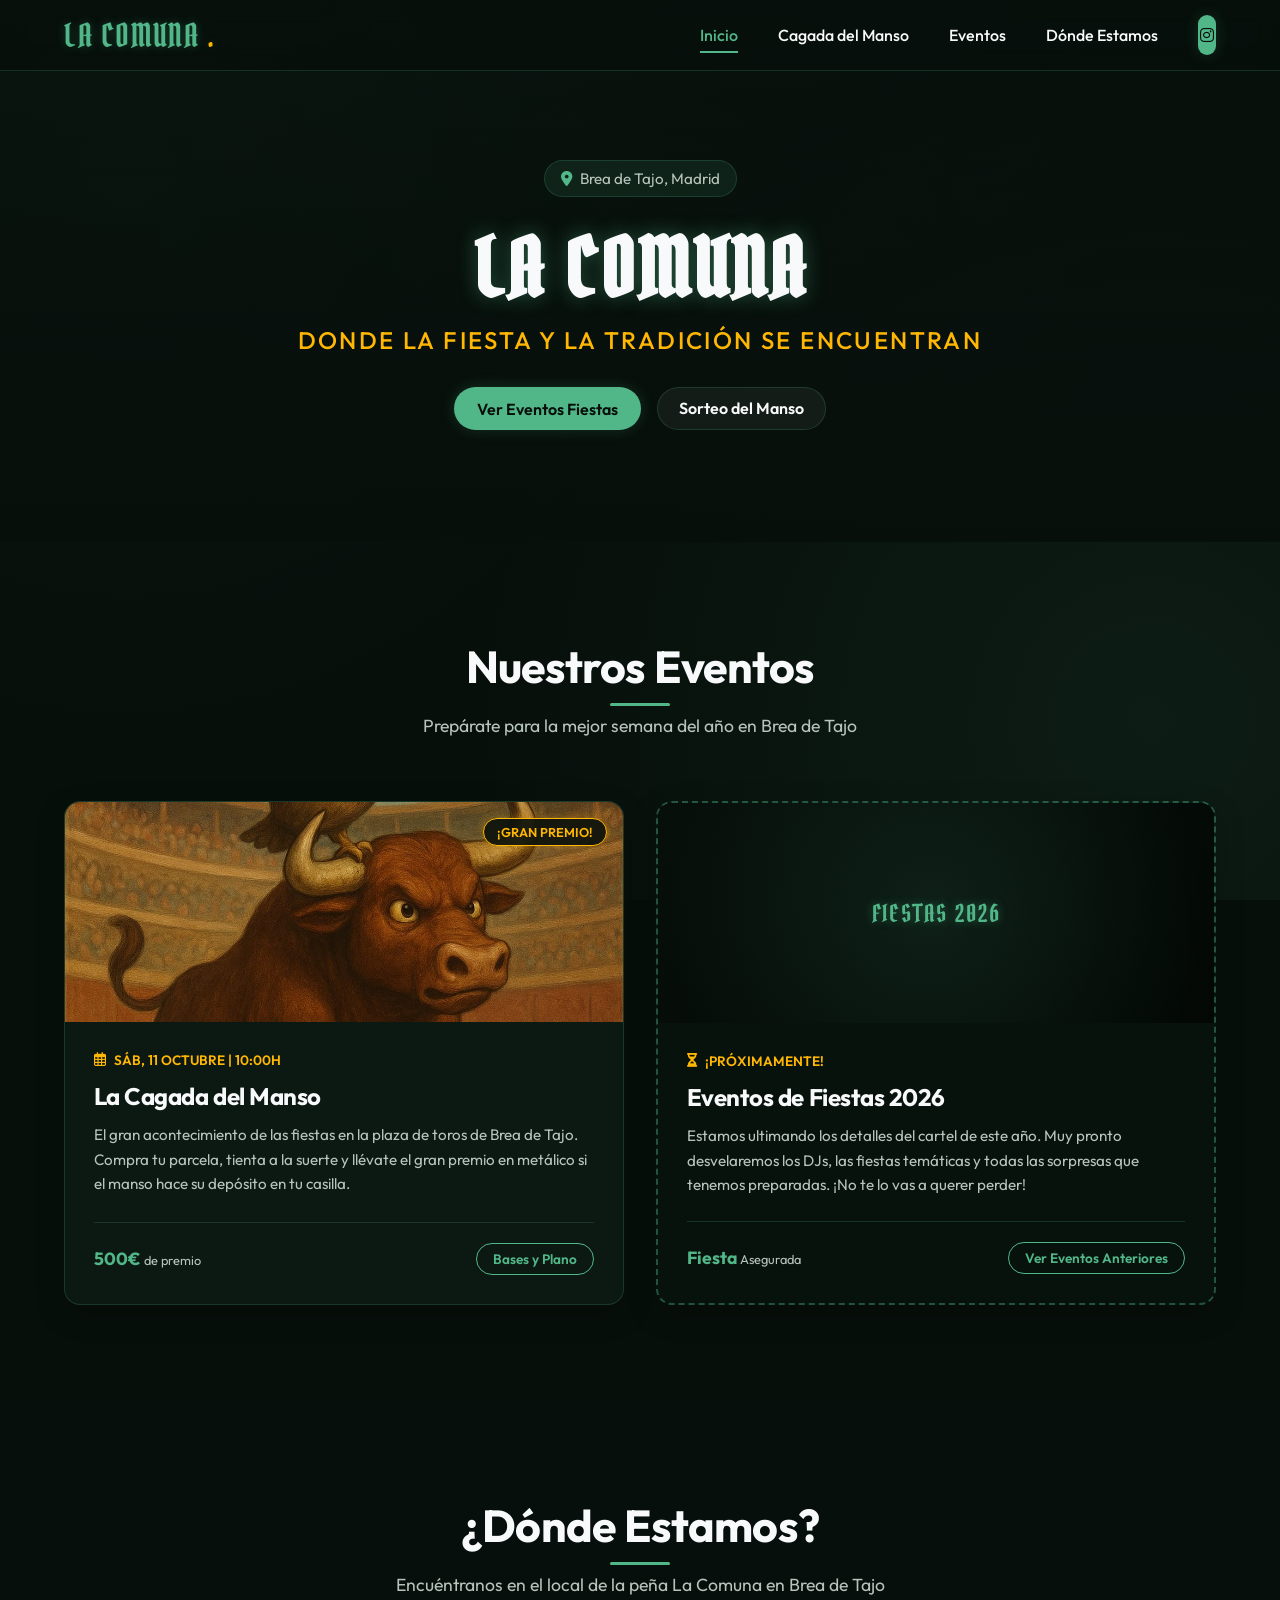
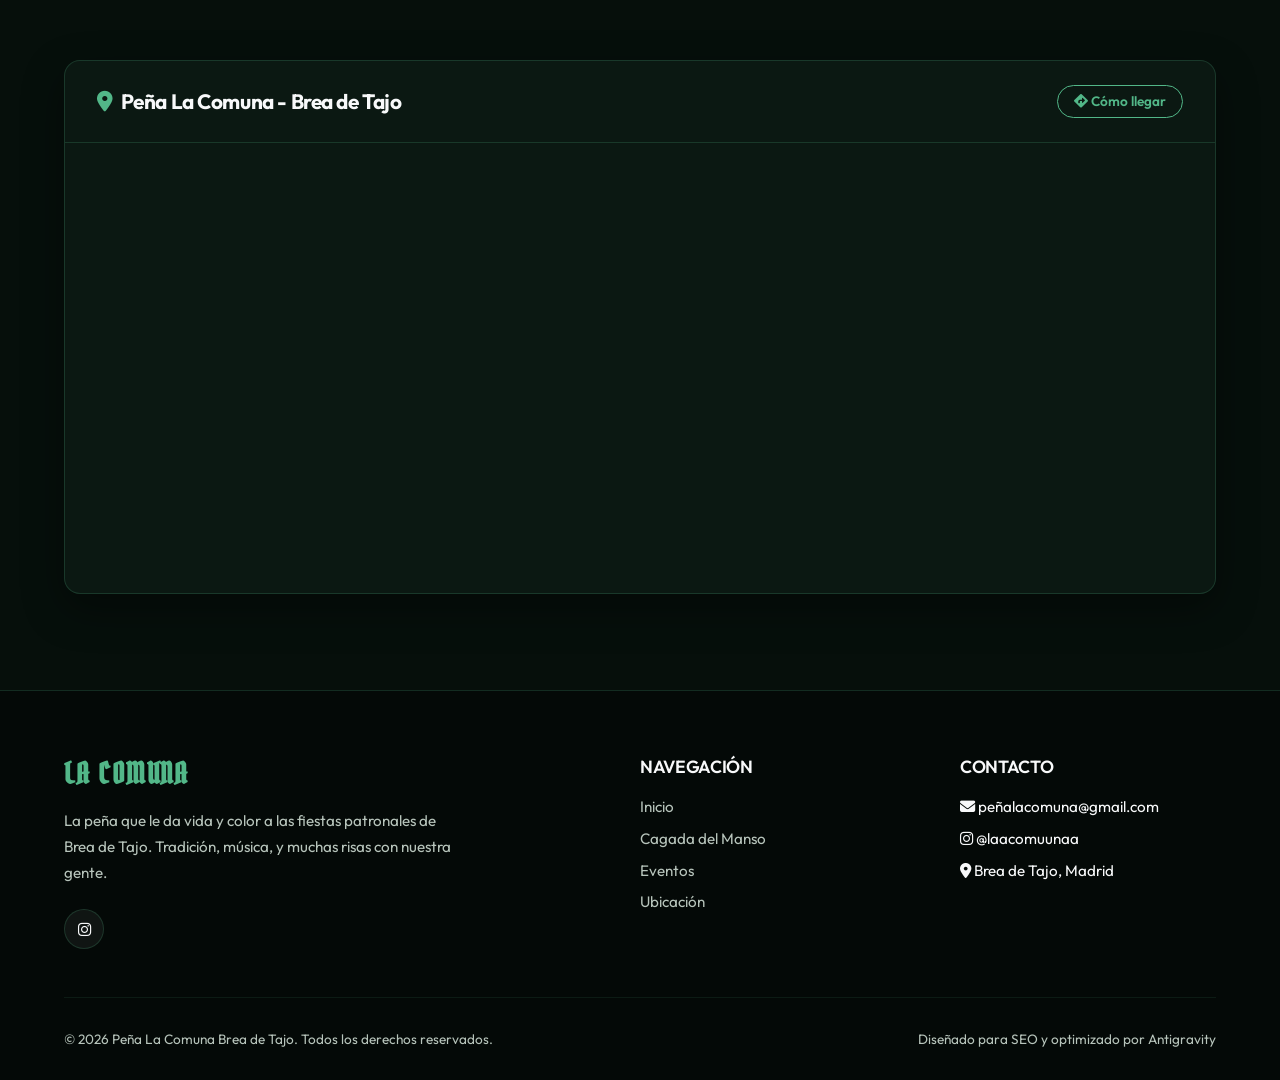
==== index.html @ ec444bf6 "Version 1 web page" ====
<!DOCTYPE html>
<html lang="es">
<head>
    <meta charset="UTF-8">
    <meta name="viewport" content="width=device-width, initial-scale=1.0">
    
    <!-- Primary SEO Meta Tags -->
    <title>La Comuna - Fiestas de Brea de Tajo</title>
    <meta name="description" content="Sitio oficial de la peña La Comuna en Brea de Tajo. Descubre nuestros eventos de fiestas, horarios, la gran Cagada del Manso con premio de 500€ y más.">
    <meta name="keywords" content="La Comuna, Brea de Tajo, peña, fiestas Brea de Tajo, la cagada del manso, eventos, DJ Tito, Aloons.G, plaza de toros Brea de Tajo">
    <meta name="robots" content="index, follow">
    
    <!-- Open Graph / Facebook / Instagram -->
    <meta property="og:type" content="website">
    <meta property="og:url" content="https://sites.google.com/view/laacomuunaa/inicio">
    <meta property="og:title" content="La Comuna - Fiestas de Brea de Tajo">
    <meta property="og:description" content="Ven y disfruta de los mejores eventos, DJ sets, chupitos exóticos y el gran sorteo de la Cagada del Manso. ¡Premio de 500€!">
    <meta property="og:image" content="assets/images/cartel_manso.jpg">

    <!-- Twitter -->
    <meta property="twitter:card" content="summary_large_image">
    <meta property="twitter:title" content="La Comuna - Fiestas de Brea de Tajo">
    <meta property="twitter:description" content="Ven y disfruta de los mejores eventos, DJ sets, chupitos exóticos y el gran sorteo de la Cagada del Manso. ¡Premio de 500€!">
    <meta property="twitter:image" content="assets/images/cartel_manso.jpg">

    <!-- Favicon -->
    <link rel="icon" href="data:image/svg+xml,<svg xmlns=%22http://www.w3.org/2000/svg%22 viewBox=%220 0 100 100%22><text y=%22.9em%22 font-size=%2290%22>🐂</text></svg>">

    <!-- CSS Links -->
    <link rel="stylesheet" href="https://cdnjs.cloudflare.com/ajax/libs/font-awesome/6.4.0/css/all.min.css">
    <link rel="stylesheet" href="css/styles.css">
</head>
<body>

    <!-- Header Navigation -->
    <header>
        <div class="container nav-container">
            <a href="index.html" class="logo font-pirata">
                LA COMUNA<span>.</span>
            </a>
            
            <nav>
                <ul class="nav-links">
                    <li><a href="index.html" class="active">Inicio</a></li>
                    <li><a href="cagada-del-manso.html">Cagada del Manso</a></li>
                    <li><a href="#eventos">Eventos</a></li>
                    <li><a href="#donde-estamos">Dónde Estamos</a></li>
                    <li><a href="https://www.instagram.com/laacomuunaa/" target="_blank" class="btn-cta"><i class="fab fa-instagram"></i> </a></li>
                </ul>
            </nav>
            
            <button class="menu-toggle" aria-label="Abrir menú">
                <i class="fas fa-bars"></i>
            </button>
        </div>
    </header>

    <main>
        <!-- Hero Section -->
        <section class="hero">
            <div class="hero-bg"></div>
            <div class="hero-bg-fallback"></div>
            <div class="container hero-content">
                <div class="location-badge">
                    <i class="fas fa-map-marker-alt"></i> Brea de Tajo, Madrid
                </div>
                <h1 class="font-pirata">LA COMUNA</h1>
                <p>Donde la fiesta y la tradición se encuentran</p>
                <div class="hero-cta-group">
                    <a href="#eventos" class="btn-cta">Ver Eventos Fiestas</a>
                    <a href="cagada-del-manso.html" class="btn-secondary">Sorteo del Manso</a>
                </div>
            </div>
        </section>

        <!-- Events Section -->
        <section id="eventos" class="section-padding">
            <div class="container">
                <div class="section-title">
                    <h2>Nuestros Eventos</h2>
                    <p>Prepárate para la mejor semana del año en Brea de Tajo</p>
                </div>
                
                <div class="events-grid">
                    <!-- Event 1: Cagada del Manso -->
                    <article class="event-card">
                        <div class="event-img">
                            <img src="assets/images/cartel_manso.jpg" alt="La Cagada del Manso en la Plaza de Toros" loading="lazy">
                            <span class="event-badge featured">¡GRAN PREMIO!</span>
                        </div>
                        <div class="event-info">
                            <div class="event-time">
                                <i class="far fa-calendar-alt"></i> Sáb, 11 Octubre | 10:00h
                            </div>
                            <h3>La Cagada del Manso</h3>
                            <p>El gran acontecimiento de las fiestas en la plaza de toros de Brea de Tajo. Compra tu parcela, tienta a la suerte y llévate el gran premio en metálico si el manso hace su depósito en tu casilla.</p>
                            <div class="event-footer">
                                <div class="event-price">500€ <span>de premio</span></div>
                                <a href="cagada-del-manso.html" class="btn-card">Bases y Plano</a>
                            </div>
                        </div>
                    </article>

                    <!-- Placeholder Event 2: Proximamente 2026 -->
                    <article class="event-card placeholder-card">
                        <div class="event-img">
                            <div class="placeholder-overlay">
                                <span class="placeholder-title">FIESTAS 2026</span>
                            </div>
                        </div>
                        <div class="event-info">
                            <div class="event-time">
                                <i class="fas fa-hourglass-half"></i> ¡Próximamente!
                            </div>
                            <h3>Eventos de Fiestas 2026</h3>
                            <p>Estamos ultimando los detalles del cartel de este año. Muy pronto desvelaremos los DJs, las fiestas temáticas y todas las sorpresas que tenemos preparadas. ¡No te lo vas a querer perder!</p>
                            <div class="event-footer">
                                <div class="event-price">Fiesta <span>Asegurada</span></div>
                                <a href="eventos-anteriores.html" class="btn-card">Ver Eventos Anteriores</a>
                            </div>
                        </div>
                    </article>
                </div>
            </div>
        </section>

        <!-- Location Section -->
        <section id="donde-estamos" class="section-padding location-section">
            <div class="container">
                <div class="section-title">
                    <h2>¿Dónde Estamos?</h2>
                    <p>Encuéntranos en el local de la peña La Comuna en Brea de Tajo</p>
                </div>
                
                <div class="map-card">
                    <div class="map-header">
                        <h3><i class="fas fa-map-marker-alt"></i> Peña La Comuna - Brea de Tajo</h3>
                        <a href="https://www.google.com/maps/search/?api=1&query=40.228952,-3.110928" target="_blank" class="btn-card"><i class="fas fa-directions"></i> Cómo llegar</a>
                    </div>
                    <div class="map-container">
                        <!-- Embedded Google Map centered on the new location -->
                        <iframe 
                            src="https://maps-api-ssl.google.com/maps?hl=en-US&ll=40.228929,-3.110889&output=embed&q=40.228952,-3.110928+(Peña+La+Comuna)&z=20" 
                            allowfullscreen="" 
                            loading="lazy" 
                            referrerpolicy="no-referrer-when-downgrade">
                        </iframe>
                    </div>
                </div>
            </div>
        </section>
    </main>

    <!-- Footer -->
    <footer>
        <div class="container">
            <div class="footer-grid">
                <div class="footer-info">
                    <h3 class="font-pirata">LA COMUNA</h3>
                    <p>La peña que le da vida y color a las fiestas patronales de Brea de Tajo. Tradición, música, y muchas risas con nuestra gente.</p>
                    <div class="social-links">
                        <a href="https://www.instagram.com/laacomuunaa/" target="_blank" class="social-btn" aria-label="Instagram"><i class="fab fa-instagram"></i></a>
                    </div>
                </div>
                <div class="footer-links">
                    <h4>Navegación</h4>
                    <ul>
                        <li><a href="index.html">Inicio</a></li>
                        <li><a href="cagada-del-manso.html">Cagada del Manso</a></li>
                        <li><a href="#eventos">Eventos</a></li>
                        <li><a href="#donde-estamos">Ubicación</a></li>
                    </ul>
                </div>
                <div class="footer-links">
                    <h4>Contacto</h4>
                    <ul>
                        <li><span class="text-muted"><i class="fas fa-envelope"></i> peñalacomuna@gmail.com</span></li>
                        <li><span class="text-muted"><i class="fab fa-instagram"></i> @laacomuunaa</span></li>
                        <li><span class="text-muted"><i class="fas fa-map-marker-alt"></i> Brea de Tajo, Madrid</span></li>
                    </ul>
                </div>
            </div>
            
            <div class="footer-bottom">
                <p>&copy; 2026 Peña La Comuna Brea de Tajo. Todos los derechos reservados.</p>
                <p>Diseñado para SEO y optimizado por Antigravity</p>
            </div>
        </div>
    </footer>

    <!-- Back to Top Button -->
    <button class="back-to-top" aria-label="Volver arriba">
        <i class="fas fa-arrow-up"></i>
    </button>

    <!-- JS Scripts -->
    <script src="js/main.js"></script>
</body>
</html>
---- css/styles.css ----
@import url('https://fonts.googleapis.com/css2?family=Outfit:wght@300;400;500;600;700;800&family=Pirata+One&display=swap');

:root {
    --bg-dark: #070f0b;
    --bg-card: rgba(13, 27, 20, 0.85);
    --bg-card-hover: rgba(22, 48, 35, 0.9);
    --border-color: rgba(82, 183, 136, 0.2);
    --border-color-hover: rgba(82, 183, 136, 0.5);
    
    --primary: #52b788;
    --primary-hover: #74c69d;
    --secondary: #1b4332;
    --accent: #ffb703;
    --accent-hover: #ffc300;
    
    --text-main: #f8f9fa;
    --text-muted: #b7c4bb;
    
    --font-display: 'Pirata One', cursive;
    --font-sans: 'Outfit', sans-serif;
    
    --shadow-glow: 0 0 15px rgba(82, 183, 136, 0.2);
    --shadow-glow-hover: 0 0 25px rgba(82, 183, 136, 0.5);
    
    --transition: all 0.3s cubic-bezier(0.4, 0, 0.2, 1);
}

/* Base Styles */
* {
    margin: 0;
    padding: 0;
    box-sizing: border-box;
}

html {
    scroll-behavior: smooth;
    font-family: var(--font-sans);
    background-color: var(--bg-dark);
    color: var(--text-main);
    overflow-x: hidden;
}

body {
    min-height: 100vh;
    display: flex;
    flex-direction: column;
    background-image: 
        radial-gradient(circle at 10% 20%, rgba(27, 67, 50, 0.15) 0%, transparent 40%),
        radial-gradient(circle at 90% 80%, rgba(82, 183, 136, 0.08) 0%, transparent 50%);
    background-attachment: fixed;
}

/* Custom Scrollbar */
::-webkit-scrollbar {
    width: 8px;
}
::-webkit-scrollbar-track {
    background: var(--bg-dark);
}
::-webkit-scrollbar-thumb {
    background: var(--secondary);
    border-radius: 4px;
}
::-webkit-scrollbar-thumb:hover {
    background: var(--primary);
}

/* Typography */
h1, h2, h3, h4 {
    font-weight: 700;
    letter-spacing: -0.02em;
}

.font-pirata {
    font-family: var(--font-display);
    letter-spacing: 0.05em;
}

a {
    color: inherit;
    text-decoration: none;
    transition: var(--transition);
}

/* Layout Utilities */
.container {
    width: 100%;
    max-width: 1200px;
    margin: 0 auto;
    padding: 0 1.5rem;
}

.section-padding {
    padding: 6rem 0;
}

@media (max-width: 768px) {
    .section-padding {
        padding: 4rem 0;
    }
}

/* Header & Navbar */
header {
    position: fixed;
    top: 0;
    left: 0;
    width: 100%;
    z-index: 1000;
    backdrop-filter: blur(12px);
    -webkit-backdrop-filter: blur(12px);
    background-color: rgba(7, 15, 11, 0.75);
    border-bottom: 1px solid var(--border-color);
    transition: var(--transition);
}

header.scrolled {
    background-color: rgba(7, 15, 11, 0.95);
    padding: 0.5rem 0;
    box-shadow: 0 4px 30px rgba(0, 0, 0, 0.3);
}

.nav-container {
    display: flex;
    justify-content: space-between;
    align-items: center;
    height: 70px;
}

.logo {
    display: flex;
    align-items: center;
    gap: 0.5rem;
    font-size: 2rem;
    color: var(--primary);
    text-shadow: 0 0 10px rgba(82, 183, 136, 0.3);
}

.logo span {
    color: var(--accent);
}

.nav-links {
    display: flex;
    list-style: none;
    gap: 2.5rem;
    align-items: center;
}

.nav-links a {
    font-size: 1rem;
    font-weight: 500;
    position: relative;
    padding: 0.5rem 0;
}

.nav-links a::after {
    content: '';
    position: absolute;
    bottom: 0;
    left: 0;
    width: 0;
    height: 2px;
    background-color: var(--primary);
    transition: var(--transition);
}

.nav-links a:hover {
    color: var(--primary);
}

.nav-links a:hover::after,
.nav-links a.active::after {
    width: 100%;
}

.nav-links a.active {
    color: var(--primary);
}

.btn-cta {
    background-color: var(--primary);
    color: #070f0b;
    padding: 0.6rem 1.3rem;
    border-radius: 30px;
    font-weight: 600;
    border: 2px solid transparent;
    box-shadow: var(--shadow-glow);
}

.btn-cta:hover {
    background-color: transparent;
    border-color: var(--primary);
    color: var(--primary);
    box-shadow: var(--shadow-glow-hover);
}

.menu-toggle {
    display: none;
    background: none;
    border: none;
    color: var(--text-main);
    font-size: 1.8rem;
    cursor: pointer;
}

/* Mobile Nav */
@media (max-width: 768px) {
    .menu-toggle {
        display: block;
    }
    
    .nav-links {
        position: fixed;
        top: 70px;
        right: -100%;
        width: 80%;
        max-width: 300px;
        height: calc(100vh - 70px);
        background-color: rgba(7, 15, 11, 0.98);
        border-left: 1px solid var(--border-color);
        flex-direction: column;
        padding: 3rem 2rem;
        gap: 2rem;
        align-items: flex-start;
        transition: var(--transition);
        backdrop-filter: blur(12px);
    }
    
    .nav-links.active {
        right: 0;
    }
}

/* Hero Section */
.hero {
    position: relative;
    padding: 10rem 0 7rem 0;
    display: flex;
    align-items: center;
    justify-content: center;
    text-align: center;
    background: linear-gradient(180deg, rgba(7, 15, 11, 0.2) 0%, var(--bg-dark) 100%);
    overflow: hidden;
}

.hero-bg {
    position: absolute;
    top: 0;
    left: 0;
    width: 100%;
    height: 100%;
    background: 
        linear-gradient(rgba(7, 15, 11, 0.8), rgba(7, 15, 11, 0.95)),
        url('../assets/images/header_bg.jpg') center/cover no-repeat;
    z-index: -1;
    transform: scale(1.05);
    filter: blur(3px);
}

/* If header image fails, this gradient creates a beautiful fallback */
.hero-bg-fallback {
    position: absolute;
    top: 0;
    left: 0;
    width: 100%;
    height: 100%;
    background: 
        radial-gradient(circle at center, rgba(82, 183, 136, 0.15) 0%, transparent 70%),
        linear-gradient(180deg, rgba(13, 27, 20, 0.9) 0%, var(--bg-dark) 100%);
    z-index: -2;
}

.hero-content h1 {
    font-size: 5rem;
    line-height: 1;
    margin-bottom: 1rem;
    color: var(--text-main);
    text-shadow: 0 0 20px rgba(82, 183, 136, 0.4);
    animation: fadeInUp 0.8s ease-out;
}

.hero-content p {
    font-size: 1.5rem;
    color: var(--accent);
    margin-bottom: 2rem;
    font-weight: 500;
    text-transform: uppercase;
    letter-spacing: 0.1em;
    animation: fadeInUp 1s ease-out;
}

.location-badge {
    display: inline-flex;
    align-items: center;
    gap: 0.5rem;
    background-color: rgba(82, 183, 136, 0.1);
    border: 1px solid var(--border-color);
    padding: 0.5rem 1rem;
    border-radius: 20px;
    font-size: 0.95rem;
    color: var(--text-muted);
    margin-bottom: 2rem;
    animation: fadeInUp 1.2s ease-out;
}

.location-badge i {
    color: var(--primary);
}

.hero-cta-group {
    display: flex;
    justify-content: center;
    gap: 1rem;
    animation: fadeInUp 1.4s ease-out;
}

.btn-secondary {
    background-color: rgba(255, 255, 255, 0.05);
    border: 1px solid var(--border-color);
    color: var(--text-main);
    padding: 0.6rem 1.3rem;
    border-radius: 30px;
    font-weight: 600;
}

.btn-secondary:hover {
    background-color: rgba(255, 255, 255, 0.1);
    border-color: var(--text-main);
}

/* Section Title */
.section-title {
    text-align: center;
    margin-bottom: 4rem;
}

.section-title h2 {
    font-size: 2.8rem;
    margin-bottom: 0.5rem;
    position: relative;
    display: inline-block;
}

.section-title h2::after {
    content: '';
    display: block;
    width: 60px;
    height: 3px;
    background-color: var(--primary);
    margin: 0.5rem auto 0 auto;
    border-radius: 2px;
}

.section-title p {
    color: var(--text-muted);
    font-size: 1.1rem;
}

/* Event Cards Grid */
.events-grid {
    display: grid;
    grid-template-columns: repeat(auto-fit, minmax(320px, 1fr));
    gap: 2rem;
}

.event-card {
    background-color: var(--bg-card);
    border: 1px solid var(--border-color);
    border-radius: 16px;
    overflow: hidden;
    transition: var(--transition);
    display: flex;
    flex-direction: column;
    position: relative;
    box-shadow: 0 10px 30px rgba(0, 0, 0, 0.2);
}

.event-card:hover {
    transform: translateY(-8px);
    border-color: var(--border-color-hover);
    box-shadow: var(--shadow-glow-hover);
}

.event-img {
    width: 100%;
    height: 220px;
    position: relative;
    overflow: hidden;
    background-color: rgba(0, 0, 0, 0.3);
}

.event-img img {
    width: 100%;
    height: 100%;
    object-fit: cover;
    transition: var(--transition);
}

.event-card:hover .event-img img {
    transform: scale(1.08);
}

.event-badge {
    position: absolute;
    top: 1rem;
    right: 1rem;
    background-color: rgba(7, 15, 11, 0.85);
    border: 1px solid var(--primary);
    color: var(--primary);
    padding: 0.3rem 0.8rem;
    border-radius: 20px;
    font-size: 0.8rem;
    font-weight: 600;
    backdrop-filter: blur(4px);
}

.event-badge.featured {
    border-color: var(--accent);
    color: var(--accent);
    box-shadow: 0 0 10px rgba(255, 183, 3, 0.3);
}

.event-info {
    padding: 1.8rem;
    display: flex;
    flex-direction: column;
    flex-grow: 1;
}

.event-time {
    display: flex;
    align-items: center;
    gap: 0.5rem;
    font-size: 0.85rem;
    color: var(--accent);
    font-weight: 600;
    margin-bottom: 0.8rem;
    text-transform: uppercase;
}

.event-info h3 {
    font-size: 1.5rem;
    margin-bottom: 0.8rem;
    line-height: 1.2;
}

.event-info p {
    color: var(--text-muted);
    font-size: 0.95rem;
    line-height: 1.6;
    margin-bottom: 1.5rem;
    flex-grow: 1;
}

.event-footer {
    display: flex;
    justify-content: space-between;
    align-items: center;
    border-top: 1px solid var(--border-color);
    padding-top: 1.2rem;
    margin-top: auto;
}

.event-price {
    font-size: 1.1rem;
    font-weight: 700;
    color: var(--primary);
}

.event-price span {
    font-size: 0.8rem;
    color: var(--text-muted);
    font-weight: 400;
}

.btn-card {
    background-color: transparent;
    border: 1px solid var(--primary);
    color: var(--primary);
    padding: 0.4rem 1rem;
    border-radius: 20px;
    font-size: 0.85rem;
    font-weight: 600;
}

.btn-card:hover {
    background-color: var(--primary);
    color: #070f0b;
}

/* Info Banner Section */
.info-banner {
    background: linear-gradient(135deg, var(--secondary) 0%, #0d1b14 100%);
    border-top: 1px solid var(--border-color);
    border-bottom: 1px solid var(--border-color);
    padding: 5rem 0;
    position: relative;
    overflow: hidden;
}

.info-banner::before {
    content: '';
    position: absolute;
    top: 0;
    left: 0;
    width: 100%;
    height: 100%;
    background: radial-gradient(circle at 80% 50%, rgba(82, 183, 136, 0.15) 0%, transparent 60%);
    pointer-events: none;
}

.banner-grid {
    display: grid;
    grid-template-columns: 1fr 1fr;
    gap: 4rem;
    align-items: center;
}

@media (max-width: 768px) {
    .banner-grid {
        grid-template-columns: 1fr;
        gap: 2rem;
    }
}

.banner-text h2 {
    font-size: 2.5rem;
    margin-bottom: 1.5rem;
}

.banner-text p {
    color: var(--text-muted);
    font-size: 1.1rem;
    line-height: 1.8;
    margin-bottom: 2rem;
}

.stats-container {
    display: grid;
    grid-template-columns: 1fr 1fr;
    gap: 2rem;
}

.stat-item {
    background-color: rgba(7, 15, 11, 0.5);
    border: 1px solid var(--border-color);
    padding: 1.5rem;
    border-radius: 12px;
    text-align: center;
}

.stat-number {
    font-size: 2.5rem;
    font-weight: 800;
    color: var(--accent);
    margin-bottom: 0.2rem;
}

.stat-label {
    color: var(--text-muted);
    font-size: 0.9rem;
    text-transform: uppercase;
    letter-spacing: 0.05em;
}

/* Location Map Section */
.location-section {
    background-color: rgba(7, 15, 11, 0.4);
}

.map-card {
    background-color: var(--bg-card);
    border: 1px solid var(--border-color);
    border-radius: 16px;
    overflow: hidden;
    box-shadow: 0 15px 40px rgba(0, 0, 0, 0.4);
}

.map-header {
    padding: 1.5rem 2rem;
    border-bottom: 1px solid var(--border-color);
    display: flex;
    justify-content: space-between;
    align-items: center;
}

.map-header h3 {
    font-size: 1.3rem;
    display: flex;
    align-items: center;
    gap: 0.5rem;
}

.map-header h3 i {
    color: var(--primary);
}

.map-container {
    height: 450px;
    width: 100%;
}

.map-container iframe {
    width: 100%;
    height: 100%;
    border: 0;
    filter: invert(90%) hue-rotate(120deg) brightness(95%) contrast(90%);
}

/* Footer */
footer {
    background-color: #040907;
    border-top: 1px solid var(--border-color);
    padding: 4rem 0 2rem 0;
    margin-top: auto;
    font-size: 0.95rem;
}

.footer-grid {
    display: grid;
    grid-template-columns: 2fr 1fr 1fr;
    gap: 4rem;
    margin-bottom: 3rem;
}

@media (max-width: 768px) {
    .footer-grid {
        grid-template-columns: 1fr;
        gap: 2.5rem;
    }
}

.footer-info h3 {
    font-size: 1.8rem;
    margin-bottom: 1rem;
    color: var(--primary);
}

.footer-info p {
    color: var(--text-muted);
    line-height: 1.7;
    margin-bottom: 1.5rem;
    max-width: 400px;
}

.social-links {
    display: flex;
    gap: 1rem;
}

.social-btn {
    display: flex;
    align-items: center;
    justify-content: center;
    width: 40px;
    height: 40px;
    border-radius: 50%;
    background-color: rgba(255, 255, 255, 0.05);
    border: 1px solid var(--border-color);
    transition: var(--transition);
}

.social-btn:hover {
    background-color: var(--primary);
    color: #070f0b;
    transform: translateY(-3px);
    box-shadow: var(--shadow-glow);
}

.footer-links h4 {
    font-size: 1.1rem;
    margin-bottom: 1.2rem;
    color: var(--text-main);
    text-transform: uppercase;
    font-weight: 600;
}

.footer-links ul {
    list-style: none;
    display: flex;
    flex-direction: column;
    gap: 0.8rem;
}

.footer-links ul a {
    color: var(--text-muted);
}

.footer-links ul a:hover {
    color: var(--primary);
    padding-left: 5px;
}

.footer-bottom {
    border-top: 1px solid rgba(82, 183, 136, 0.1);
    padding-top: 2rem;
    display: flex;
    justify-content: space-between;
    align-items: center;
    color: var(--text-muted);
    font-size: 0.85rem;
}

@media (max-width: 768px) {
    .footer-bottom {
        flex-direction: column;
        gap: 1rem;
        text-align: center;
    }
}

/* Event Specific Styling (Cagada del Manso) */
.event-hero {
    position: relative;
    padding: 8rem 0 4rem 0;
    text-align: center;
    background: linear-gradient(180deg, rgba(27, 67, 50, 0.2) 0%, var(--bg-dark) 100%);
    border-bottom: 1px solid var(--border-color);
}

.event-title-badge {
    display: inline-block;
    background-color: rgba(255, 183, 3, 0.1);
    border: 1px solid var(--accent);
    color: var(--accent);
    padding: 0.4rem 1.2rem;
    border-radius: 30px;
    font-size: 0.9rem;
    font-weight: 600;
    margin-bottom: 1.5rem;
    text-transform: uppercase;
}

.conditions-grid {
    display: grid;
    grid-template-columns: 1.2fr 0.8fr;
    gap: 3rem;
}

@media (max-width: 992px) {
    .conditions-grid {
        grid-template-columns: 1fr;
        gap: 2.5rem;
    }
}

.conditions-card {
    background-color: var(--bg-card);
    border: 1px solid var(--border-color);
    padding: 2.5rem;
    border-radius: 16px;
    box-shadow: 0 10px 30px rgba(0, 0, 0, 0.2);
}

.conditions-card h3 {
    font-size: 1.8rem;
    margin-bottom: 1.5rem;
    color: var(--primary);
    border-left: 4px solid var(--accent);
    padding-left: 0.8rem;
}

.conditions-list {
    list-style: none;
}

.conditions-list li {
    position: relative;
    padding-left: 2rem;
    margin-bottom: 1.5rem;
    font-size: 1.05rem;
    line-height: 1.6;
    color: var(--text-muted);
}

.conditions-list li strong {
    color: var(--text-main);
}

.conditions-list li::before {
    content: '🐃';
    position: absolute;
    left: 0;
    top: 0.1rem;
    font-size: 1.1rem;
}

.media-gallery {
    display: flex;
    flex-direction: column;
    gap: 1.5rem;
}

.gallery-card {
    background-color: var(--bg-card);
    border: 1px solid var(--border-color);
    padding: 1rem;
    border-radius: 12px;
    cursor: pointer;
    overflow: hidden;
    transition: var(--transition);
}

.gallery-card:hover {
    border-color: var(--primary);
    box-shadow: var(--shadow-glow);
    transform: translateY(-3px);
}

.gallery-img-wrapper {
    height: 250px;
    overflow: hidden;
    border-radius: 8px;
    position: relative;
}

.gallery-img-wrapper img {
    width: 100%;
    height: 100%;
    object-fit: cover;
    transition: var(--transition);
}

.gallery-card:hover .gallery-img-wrapper img {
    transform: scale(1.04);
}

.gallery-overlay {
    position: absolute;
    top: 0;
    left: 0;
    width: 100%;
    height: 100%;
    background-color: rgba(7, 15, 11, 0.6);
    display: flex;
    align-items: center;
    justify-content: center;
    opacity: 0;
    transition: var(--transition);
}

.gallery-card:hover .gallery-overlay {
    opacity: 1;
}

.gallery-overlay i {
    font-size: 2rem;
    color: var(--primary);
}

.gallery-caption {
    margin-top: 0.8rem;
    font-weight: 600;
    font-size: 1rem;
    text-align: center;
}

/* Interactive Plaza Grid Simulator */
.interactive-section {
    background-color: rgba(7, 15, 11, 0.3);
    border-top: 1px solid var(--border-color);
    border-bottom: 1px solid var(--border-color);
}

.simulator-container {
    background-color: var(--bg-card);
    border: 1px solid var(--border-color);
    border-radius: 16px;
    padding: 3rem;
    box-shadow: 0 15px 40px rgba(0, 0, 0, 0.4);
}

@media (max-width: 768px) {
    .simulator-container {
        padding: 1.5rem;
    }
}

.simulator-header {
    text-align: center;
    margin-bottom: 2.5rem;
}

.simulator-header h3 {
    font-size: 2rem;
    margin-bottom: 0.5rem;
}

.simulator-header p {
    color: var(--text-muted);
}

.simulator-layout {
    display: grid;
    grid-template-columns: 1.3fr 0.7fr;
    gap: 3rem;
    align-items: start;
}

@media (max-width: 992px) {
    .simulator-layout {
        grid-template-columns: 1fr;
        gap: 2rem;
    }
}

.plaza-container {
    min-width: 0;
    width: 100%;
    max-width: 100%;
    overflow: hidden;
}

.grid-wrapper {
    background-color: #030805;
    border: 2px solid var(--secondary);
    padding: 1rem;
    border-radius: 12px;
    display: flex;
    overflow: auto;
    max-height: 580px;
    width: 100%;
    max-width: 100%;
}

/* Plaza Grid 25x25 */
.plaza-grid {
    display: grid;
    grid-template-columns: repeat(25, 1fr);
    grid-template-rows: repeat(25, 1fr);
    gap: 2px;
    width: 550px;
    height: 550px;
    margin: auto;
    user-select: none;
}

@media (max-width: 480px) {
    .plaza-grid {
        width: 480px;
        height: 480px;
        gap: 1px;
    }
}

.grid-cell {
    background-color: rgba(82, 183, 136, 0.1);
    border: 1px solid rgba(82, 183, 136, 0.3);
    border-radius: 2px;
    display: flex;
    align-items: center;
    justify-content: center;
    font-size: 0.52rem;
    font-weight: 600;
    cursor: pointer;
    transition: var(--transition);
    color: var(--text-muted);
    aspect-ratio: 1;
}

.grid-cell:hover {
    background-color: var(--primary);
    color: #070f0b;
    transform: scale(1.1);
    z-index: 10;
    box-shadow: 0 0 10px var(--primary);
}

.grid-cell.reserved {
    background-color: rgba(255, 183, 3, 0.15);
    border-color: rgba(255, 183, 3, 0.4);
    color: var(--accent);
}

.grid-cell.reserved:hover {
    background-color: var(--accent);
    color: #070f0b;
    box-shadow: 0 0 10px var(--accent);
}

.grid-cell.assigned {
    background-color: rgba(214, 40, 40, 0.2);
    border-color: rgba(214, 40, 40, 0.5);
    color: #ff8b8b;
}

.grid-cell.assigned:hover {
    background-color: #d62828;
    color: white;
    box-shadow: 0 0 10px #d62828;
}

.grid-cell.winner {
    background-color: #d62828 !important;
    border-color: #f77f00 !important;
    color: white !important;
    animation: pulse 1.5s infinite;
}

.simulator-info {
    background-color: rgba(7, 15, 11, 0.5);
    border: 1px solid var(--border-color);
    border-radius: 12px;
    padding: 2rem;
}

.legend-list {
    list-style: none;
    display: flex;
    flex-direction: column;
    gap: 1rem;
    margin-bottom: 2rem;
    border-bottom: 1px solid var(--border-color);
    padding-bottom: 1.5rem;
}

.legend-item {
    display: flex;
    align-items: center;
    gap: 0.8rem;
    font-size: 0.95rem;
}

.legend-color {
    width: 20px;
    height: 20px;
    border-radius: 4px;
}

.color-free {
    background-color: rgba(82, 183, 136, 0.15);
    border: 1px solid var(--primary);
}

.color-sold {
    background-color: rgba(255, 183, 3, 0.15);
    border: 1px solid var(--accent);
}

.color-winner {
    background-color: rgba(214, 40, 40, 0.2);
    border: 1px solid rgba(214, 40, 40, 0.5);
}

.cell-details-panel {
    display: flex;
    flex-direction: column;
    gap: 1rem;
}

.cell-details-panel h4 {
    font-size: 1.1rem;
    color: var(--primary);
    text-transform: uppercase;
}

.detail-row {
    display: flex;
    justify-content: space-between;
    font-size: 0.95rem;
    border-bottom: 1px dashed rgba(82, 183, 136, 0.1);
    padding-bottom: 0.5rem;
}

.detail-label {
    color: var(--text-muted);
}

.detail-value {
    font-weight: 600;
}

.btn-simulator-action {
    display: block;
    width: 100%;
    text-align: center;
    background-color: var(--primary);
    color: #070f0b;
    padding: 0.8rem 1.5rem;
    border-radius: 8px;
    font-weight: 700;
    margin-top: 1rem;
    border: none;
    cursor: pointer;
    box-shadow: var(--shadow-glow);
    transition: var(--transition);
}

.btn-simulator-action:hover:not(:disabled) {
    background-color: var(--primary-hover);
    box-shadow: var(--shadow-glow-hover);
}

.btn-simulator-action:disabled {
    opacity: 0.5;
    cursor: not-allowed;
}

/* Reservation Form Styles */
.reserve-form {
    display: flex;
    flex-direction: column;
    gap: 1rem;
    margin-top: 1rem;
}

.form-group {
    display: flex;
    flex-direction: column;
    gap: 0.4rem;
}

.form-group label {
    font-size: 0.85rem;
    color: var(--text-muted);
    font-weight: 500;
}

.form-group input {
    background-color: rgba(7, 15, 11, 0.6);
    border: 1px solid var(--border-color);
    padding: 0.6rem 0.8rem;
    border-radius: 6px;
    color: var(--text-main);
    font-family: var(--font-sans);
    font-size: 0.95rem;
    transition: var(--transition);
}

.form-group input:focus {
    outline: none;
    border-color: var(--primary);
    box-shadow: 0 0 8px rgba(82, 183, 136, 0.3);
}

/* Status Messages */
.status-msg {
    margin-top: 1rem;
    padding: 0.8rem 1rem;
    border-radius: 6px;
    font-size: 0.9rem;
    line-height: 1.4;
    display: none;
    align-items: center;
    gap: 0.5rem;
}

.status-msg.error {
    display: flex;
    background-color: rgba(214, 40, 40, 0.1);
    border: 1px solid rgba(214, 40, 40, 0.4);
    color: #ff8b8b;
}

.status-msg.success {
    display: flex;
    background-color: rgba(82, 183, 136, 0.1);
    border: 1px solid rgba(82, 183, 136, 0.4);
    color: var(--primary);
}

.status-msg.info {
    display: flex;
    background-color: rgba(255, 183, 3, 0.1);
    border: 1px solid rgba(255, 183, 3, 0.4);
    color: var(--accent);
}

/* Spin animation for loading state */
.spinner {
    animation: rotate 1s linear infinite;
    width: 16px;
    height: 16px;
}

@keyframes rotate {
    100% {
        transform: rotate(360deg);
    }
}

/* Lightbox Modal */
.lightbox {
    position: fixed;
    top: 0;
    left: 0;
    width: 100%;
    height: 100%;
    background-color: rgba(7, 15, 11, 0.95);
    z-index: 2000;
    display: flex;
    align-items: center;
    justify-content: center;
    opacity: 0;
    pointer-events: none;
    transition: var(--transition);
}

.lightbox.active {
    opacity: 1;
    pointer-events: auto;
}

.lightbox-content {
    max-width: 90%;
    max-height: 85%;
    position: relative;
}

.lightbox-content img {
    max-width: 100%;
    max-height: 80vh;
    border-radius: 8px;
    border: 2px solid var(--secondary);
    box-shadow: 0 10px 40px rgba(0, 0, 0, 0.5);
}

.lightbox-close {
    position: absolute;
    top: -40px;
    right: 0;
    color: white;
    font-size: 2rem;
    cursor: pointer;
    background: none;
    border: none;
}

.lightbox-caption {
    text-align: center;
    margin-top: 1rem;
    font-size: 1.1rem;
    color: var(--text-main);
    font-weight: 500;
}

/* Back to Top Button */
.back-to-top {
    position: fixed;
    bottom: 2rem;
    right: 2rem;
    background-color: var(--primary);
    color: #070f0b;
    width: 45px;
    height: 45px;
    border-radius: 50%;
    display: flex;
    align-items: center;
    justify-content: center;
    box-shadow: var(--shadow-glow);
    cursor: pointer;
    opacity: 0;
    visibility: hidden;
    z-index: 999;
    transition: var(--transition);
}

.back-to-top.visible {
    opacity: 1;
    visibility: visible;
}

.back-to-top:hover {
    transform: translateY(-3px);
    background-color: var(--accent);
    color: #070f0b;
    box-shadow: 0 0 15px rgba(255, 183, 3, 0.4);
}

/* Animations */
@keyframes fadeInUp {
    from {
        opacity: 0;
        transform: translateY(20px);
    }
    to {
        opacity: 1;
        transform: translateY(0);
    }
}

@keyframes pulse {
    0% {
        transform: scale(1);
        box-shadow: 0 0 0 0 rgba(214, 40, 40, 0.7);
    }
    70% {
        transform: scale(1.1);
        box-shadow: 0 0 0 10px rgba(214, 40, 40, 0);
    }
    100% {
        transform: scale(1);
        box-shadow: 0 0 0 0 rgba(214, 40, 40, 0);
    }
}

/* Search Box and Zoom Styles */
.search-box {
    display: flex;
    justify-content: center;
    gap: 0.5rem;
    margin-top: 1.5rem;
    max-width: 450px;
    margin-left: auto;
    margin-right: auto;
}

.search-box input {
    background-color: rgba(7, 15, 11, 0.6);
    border: 1px solid var(--border-color);
    padding: 0.5rem 0.8rem;
    border-radius: 6px;
    color: var(--text-main);
    font-family: var(--font-sans);
    font-size: 0.95rem;
    width: 50%;
    transition: var(--transition);
}

.search-box input:focus {
    outline: none;
    border-color: var(--primary);
    box-shadow: 0 0 8px rgba(82, 183, 136, 0.3);
}

.btn-search {
    background-color: var(--primary);
    color: #070f0b;
    border: none;
    padding: 0.5rem 1.2rem;
    border-radius: 6px;
    font-weight: 600;
    cursor: pointer;
    transition: var(--transition);
    display: flex;
    align-items: center;
    gap: 0.4rem;
}

.btn-search:hover {
    background-color: var(--primary-hover);
    box-shadow: var(--shadow-glow);
}

.btn-reset {
    background-color: rgba(255, 255, 255, 0.05);
    border: 1px solid var(--border-color);
    color: var(--text-main);
    padding: 0.5rem 1.2rem;
    border-radius: 6px;
    font-weight: 600;
    cursor: pointer;
    transition: var(--transition);
    display: flex;
    align-items: center;
    gap: 0.4rem;
}

.btn-reset:hover {
    background-color: rgba(255, 255, 255, 0.1);
    border-color: var(--text-main);
}

.grid-cell.highlighted-search {
    animation: searchFlash 2.5s infinite alternate;
    z-index: 15;
}

@keyframes searchFlash {
    0% {
        transform: scale(1);
        box-shadow: 0 0 0 0 rgba(255, 183, 3, 0.8);
        background-color: var(--accent);
        color: #070f0b;
    }
    50% {
        transform: scale(1.25);
        box-shadow: 0 0 20px 5px rgba(255, 183, 3, 0.9);
        background-color: var(--accent);
        color: #070f0b;
    }
    100% {
        transform: scale(1);
        box-shadow: 0 0 0 0 rgba(255, 183, 3, 0.8);
        background-color: var(--accent);
        color: #070f0b;
    }
}

.plaza-grid.zoomed-view .grid-cell {
    font-size: 1.1rem !important;
    border-radius: 6px;
}

/* Placeholder Card Styles */
.placeholder-card {
    border: 2px dashed rgba(82, 183, 136, 0.4) !important;
    background-color: rgba(82, 183, 136, 0.02) !important;
}

.placeholder-overlay {
    height: 100%;
    width: 100%;
    display: flex;
    justify-content: center;
    align-items: center;
    background: linear-gradient(135deg, #070f0b 0%, #030805 100%);
    position: relative;
    overflow: hidden;
}

.placeholder-overlay::before {
    content: '';
    position: absolute;
    width: 150%;
    height: 150%;
    background: radial-gradient(circle, rgba(82, 183, 136, 0.12) 0%, transparent 60%);
    animation: rotateBg 12s linear infinite;
}

@keyframes rotateBg {
    0% { transform: rotate(0deg); }
    100% { transform: rotate(360deg); }
}

.placeholder-title {
    font-family: var(--font-display);
    font-size: 1.5rem;
    color: var(--primary);
    letter-spacing: 2px;
    z-index: 2;
    text-shadow: 0 0 10px rgba(82, 183, 136, 0.4);
}
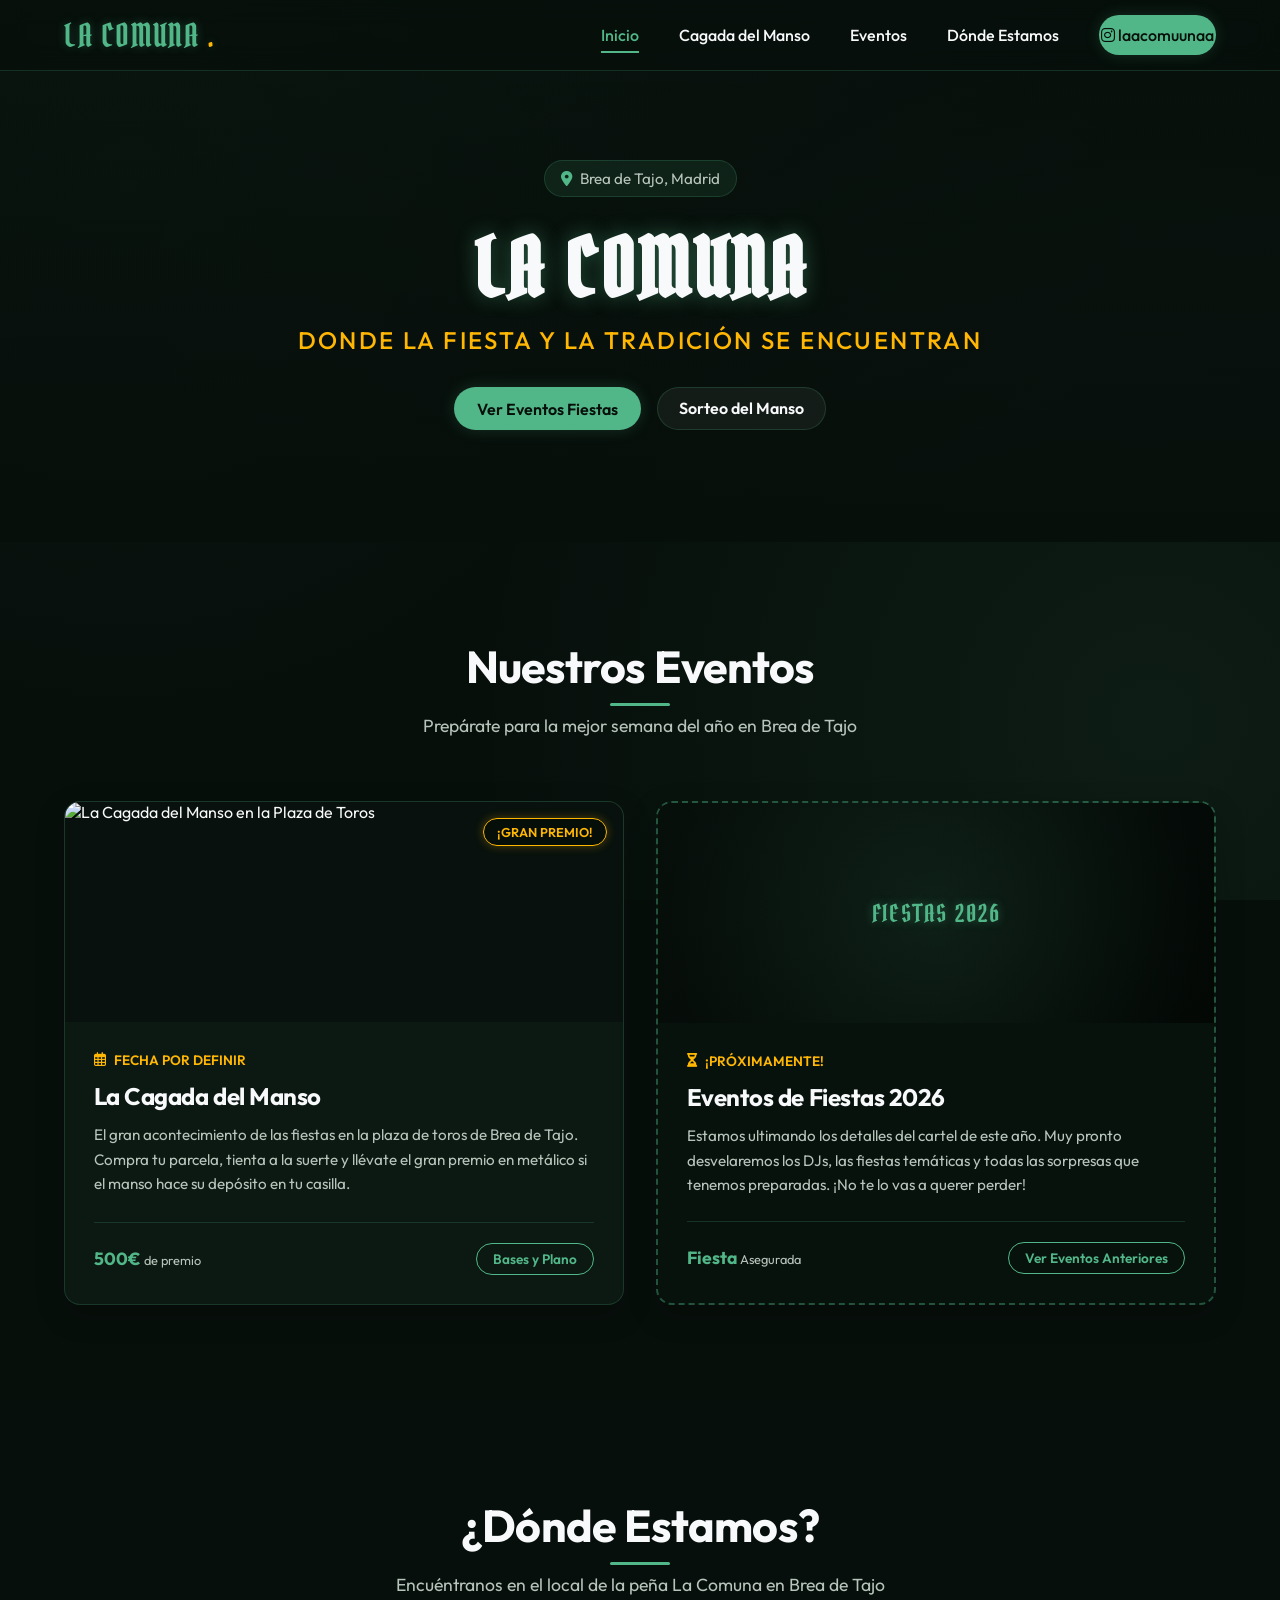
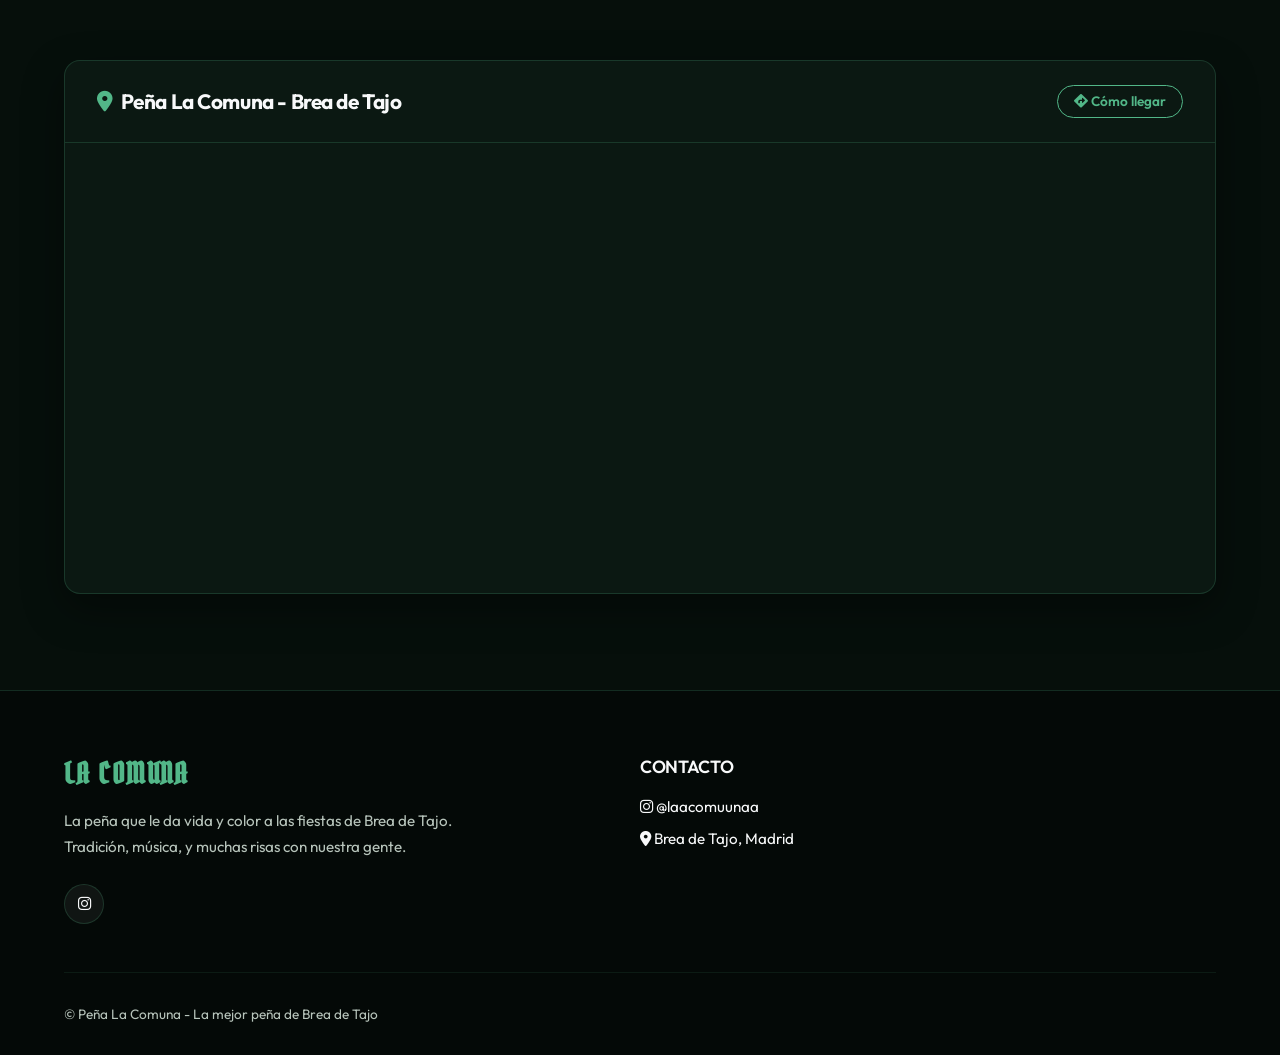
==== commit 61074d5f: "changes in in htmls" ====
--- a/index.html
+++ b/index.html
@@ -45,7 +45,7 @@
                     <li><a href="cagada-del-manso.html">Cagada del Manso</a></li>
                     <li><a href="#eventos">Eventos</a></li>
                     <li><a href="#donde-estamos">Dónde Estamos</a></li>
-                    <li><a href="https://www.instagram.com/laacomuunaa/" target="_blank" class="btn-cta"><i class="fab fa-instagram"></i> </a></li>
+                    <li><a href="https://www.instagram.com/laacomuunaa/" target="_blank" class="btn-cta"><i class="fab fa-instagram"></i>  laacomuunaa</a></li>
                 </ul>
             </nav>
             
@@ -85,12 +85,12 @@
                     <!-- Event 1: Cagada del Manso -->
                     <article class="event-card">
                         <div class="event-img">
-                            <img src="assets/images/cartel_manso.jpg" alt="La Cagada del Manso en la Plaza de Toros" loading="lazy">
+                            <img src="assets/images/cartel_manso_2026.png" alt="La Cagada del Manso en la Plaza de Toros" loading="lazy">
                             <span class="event-badge featured">¡GRAN PREMIO!</span>
                         </div>
                         <div class="event-info">
                             <div class="event-time">
-                                <i class="far fa-calendar-alt"></i> Sáb, 11 Octubre | 10:00h
+                                <i class="far fa-calendar-alt"></i> Fecha Por Definir
                             </div>
                             <h3>La Cagada del Manso</h3>
                             <p>El gran acontecimiento de las fiestas en la plaza de toros de Brea de Tajo. Compra tu parcela, tienta a la suerte y llévate el gran premio en metálico si el manso hace su depósito en tu casilla.</p>
@@ -157,24 +157,14 @@
             <div class="footer-grid">
                 <div class="footer-info">
                     <h3 class="font-pirata">LA COMUNA</h3>
-                    <p>La peña que le da vida y color a las fiestas patronales de Brea de Tajo. Tradición, música, y muchas risas con nuestra gente.</p>
+                    <p>La peña que le da vida y color a las fiestas  de Brea de Tajo. Tradición, música, y muchas risas con nuestra gente.</p>
                     <div class="social-links">
                         <a href="https://www.instagram.com/laacomuunaa/" target="_blank" class="social-btn" aria-label="Instagram"><i class="fab fa-instagram"></i></a>
                     </div>
                 </div>
                 <div class="footer-links">
-                    <h4>Navegación</h4>
-                    <ul>
-                        <li><a href="index.html">Inicio</a></li>
-                        <li><a href="cagada-del-manso.html">Cagada del Manso</a></li>
-                        <li><a href="#eventos">Eventos</a></li>
-                        <li><a href="#donde-estamos">Ubicación</a></li>
-                    </ul>
-                </div>
-                <div class="footer-links">
                     <h4>Contacto</h4>
                     <ul>
-                        <li><span class="text-muted"><i class="fas fa-envelope"></i> peñalacomuna@gmail.com</span></li>
                         <li><span class="text-muted"><i class="fab fa-instagram"></i> @laacomuunaa</span></li>
                         <li><span class="text-muted"><i class="fas fa-map-marker-alt"></i> Brea de Tajo, Madrid</span></li>
                     </ul>
@@ -182,8 +172,7 @@
             </div>
             
             <div class="footer-bottom">
-                <p>&copy; 2026 Peña La Comuna Brea de Tajo. Todos los derechos reservados.</p>
-                <p>Diseñado para SEO y optimizado por Antigravity</p>
+                <p>&copy; Peña La Comuna - La mejor peña de Brea de Tajo</p>
             </div>
         </div>
     </footer>
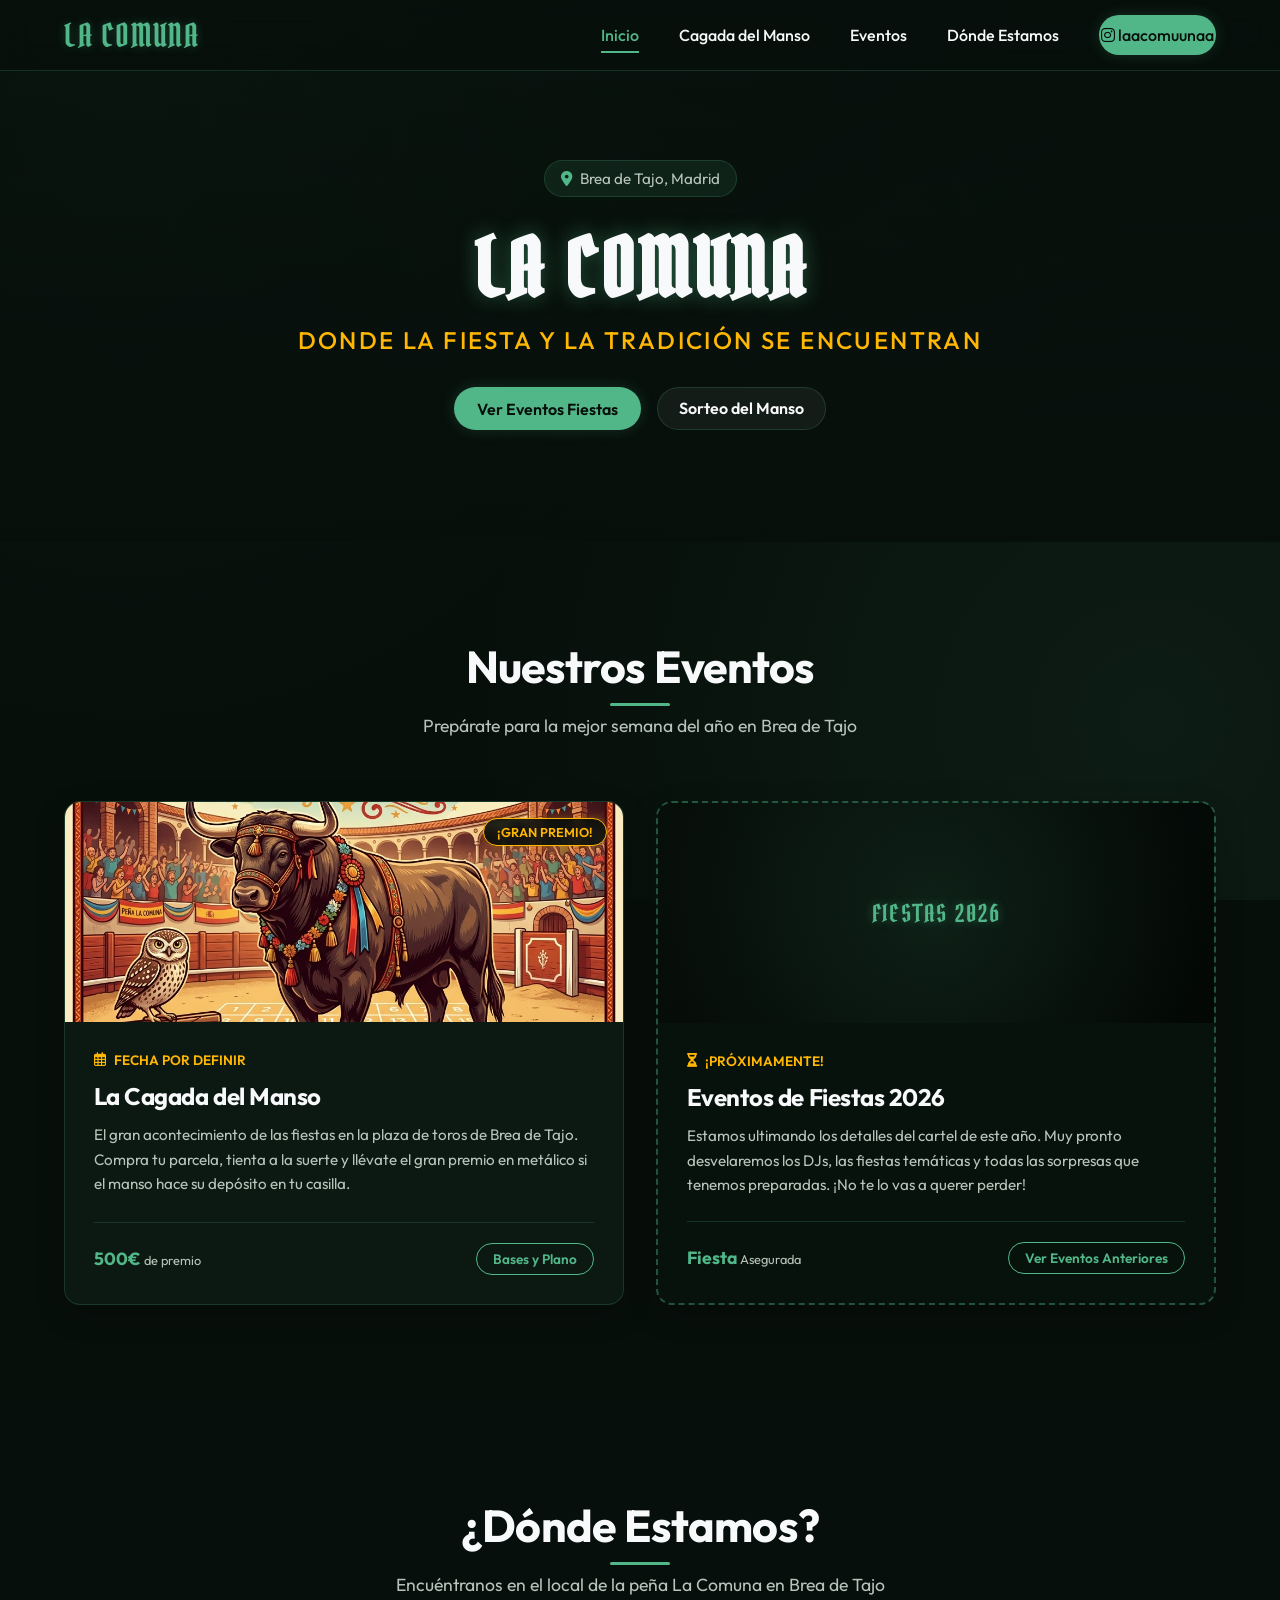
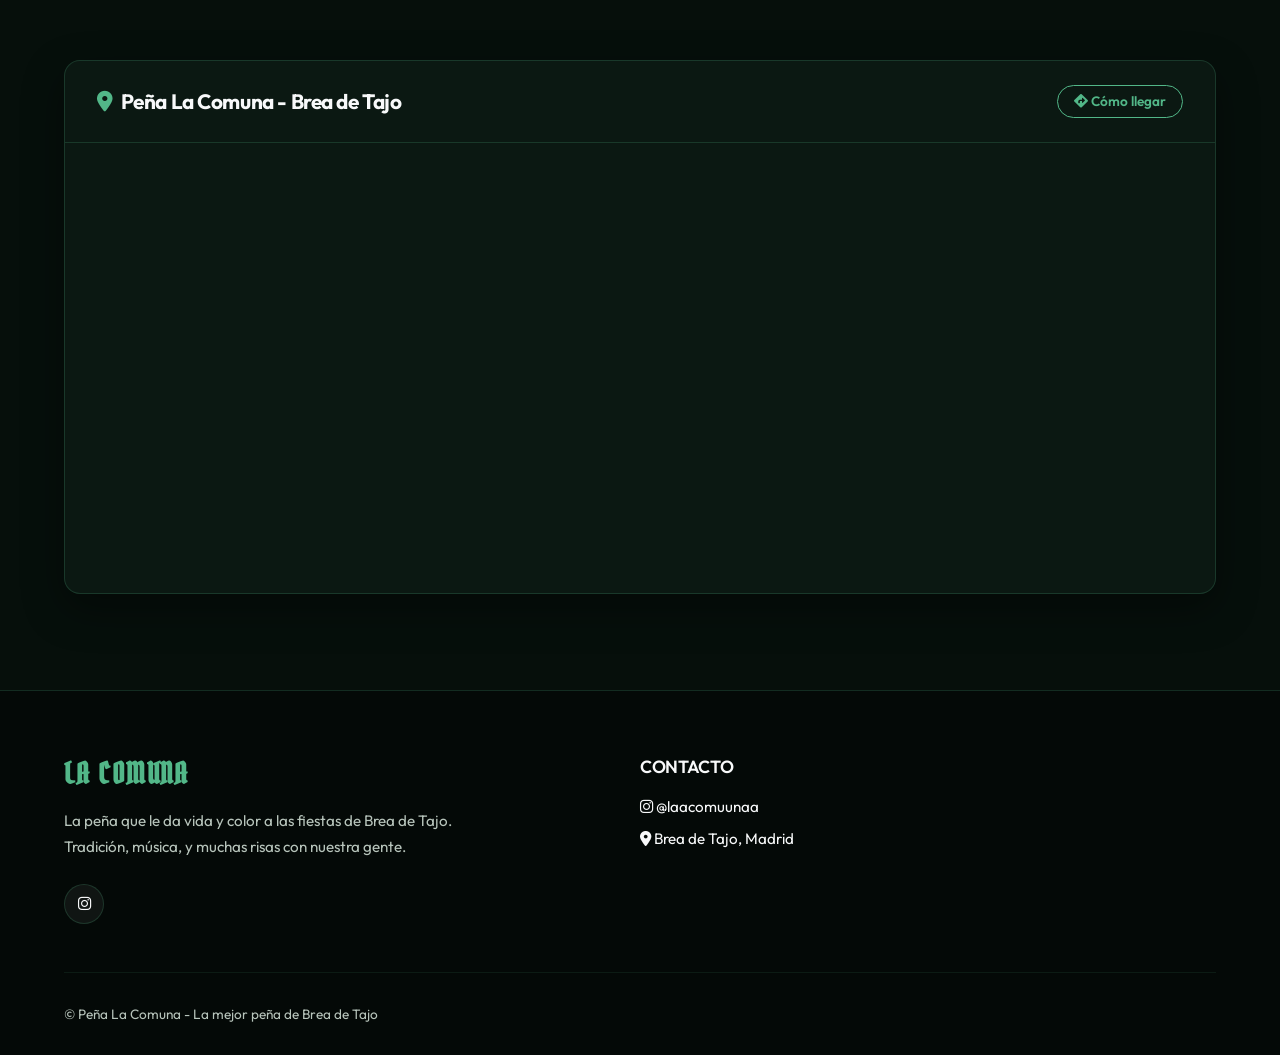
==== commit 7c21bbcd: "Fix logo text in index.html" ====
--- a/index.html
+++ b/index.html
@@ -36,7 +36,7 @@
     <header>
         <div class="container nav-container">
             <a href="index.html" class="logo font-pirata">
-                LA COMUNA<span>.</span>
+                LA COMUNA
             </a>
             
             <nav>
--- a/css/styles.css
+++ b/css/styles.css
@@ -934,6 +934,7 @@
     height: 550px;
     margin: auto;
     user-select: none;
+    font-size: 0.52rem;
 }
 
 @media (max-width: 480px) {
@@ -951,7 +952,7 @@
     display: flex;
     align-items: center;
     justify-content: center;
-    font-size: 0.52rem;
+    font-size: inherit;
     font-weight: 600;
     cursor: pointer;
     transition: var(--transition);
